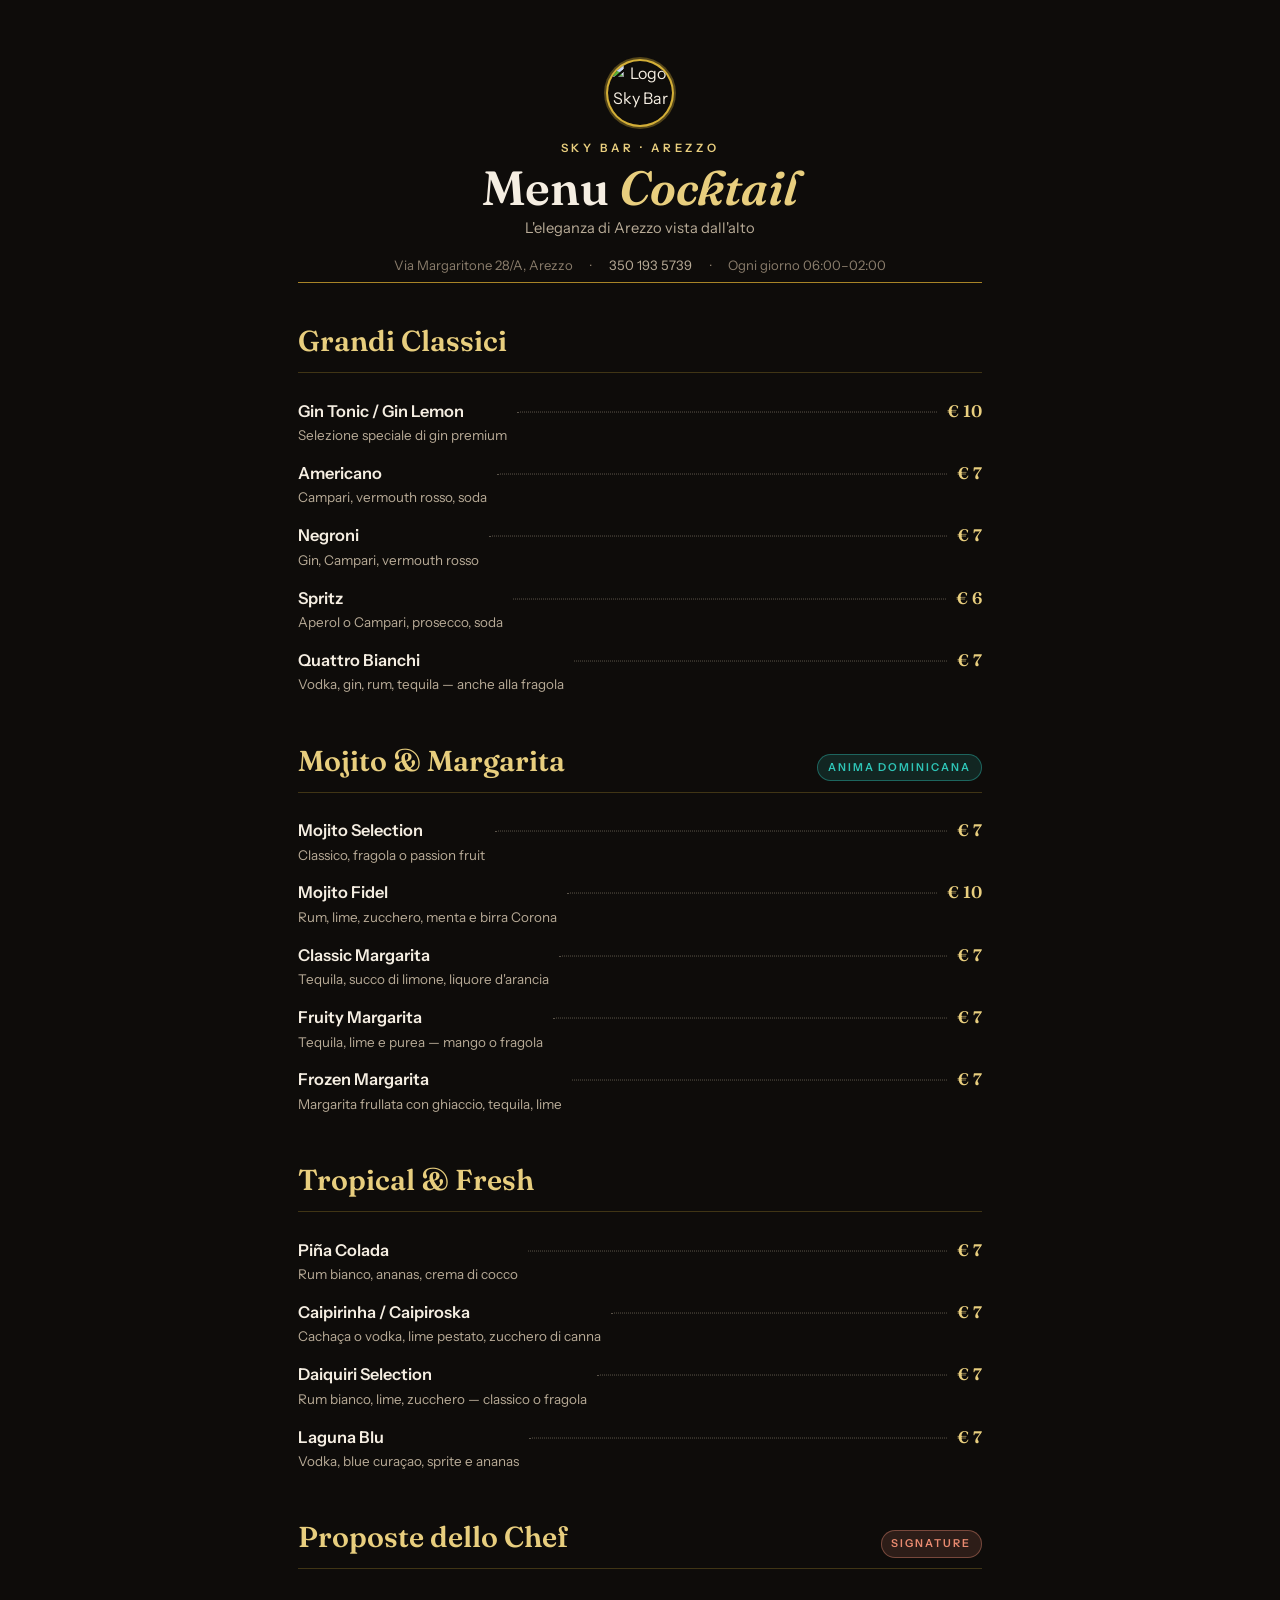
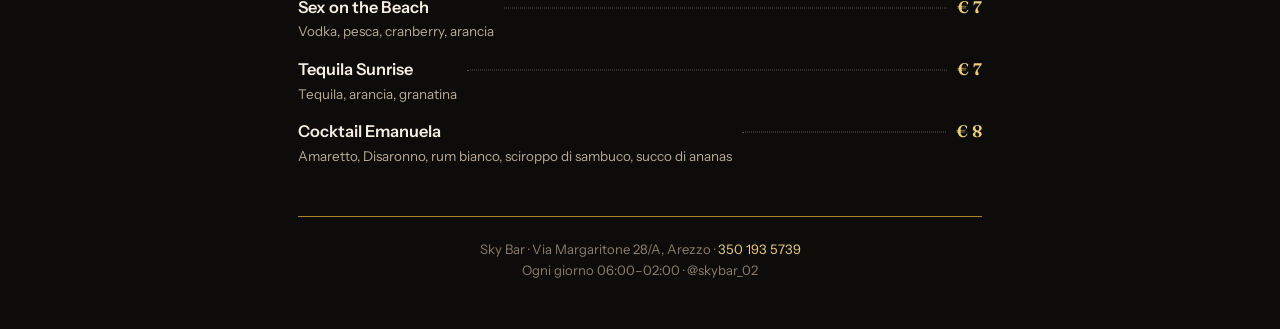
==== menu/index.html @ d7894bc6 "URL menu pulito: /menu (cartella index.html), redirect da menu.html, link navbar aggiornati, .nojeky" ====
<!DOCTYPE html>
<html lang="it">
<head>
  <meta charset="UTF-8">
  <meta name="viewport" content="width=device-width, initial-scale=1">
  <title>Menu Cocktail — Sky Bar Arezzo</title>
  <meta name="description" content="Menu cocktail dello Sky Bar, Via Margaritone 28/A Arezzo. Scansiona col QR al tavolo.">
  <link rel="preconnect" href="https://fonts.googleapis.com">
  <link rel="preconnect" href="https://fonts.gstatic.com" crossorigin>
  <link href="https://fonts.googleapis.com/css2?family=Fraunces:opsz,wght@9..144,400;9..144,500;9..144,600;9..144,700&family=Instrument+Sans:wght@400;500;600;700&display=swap" rel="stylesheet">
  <link rel="icon" href="assets/favicon.svg" type="image/svg+xml">
  <style>
    :root{
      --bg:#0e0c0a; --bg-alt:#161210; --surface:#201a16; --raised:#28201a;
      --text:#f5eee2; --text-2:#b8ab97; --muted:#8a7d6c;
      --gold:#d4af37; --gold-light:#e8ce7e; --gold-deep:#a88427;
      --teal:#2ec4b6; --coral:#e98a70;
      --font-display:'Fraunces',Georgia,'Times New Roman',serif;
      --font-body:'Instrument Sans',-apple-system,BlinkMacSystemFont,'Segoe UI',Roboto,sans-serif;
      --maxw:760px; --gutter:clamp(1.1rem,5vw,2.4rem);
    }
    *{box-sizing:border-box;margin:0;padding:0}
    html{background:var(--bg)}
    body{
      background:var(--bg); color:var(--text); font-family:var(--font-body);
      line-height:1.6; -webkit-font-smoothing:antialiased; padding-bottom:3rem;
    }
    .page{max-width:var(--maxw); margin:0 auto; padding:clamp(1.4rem,5vw,2.6rem) var(--gutter) 0;}
    /* Header */
    .m-head{text-align:center; padding:1.2rem 0 .4rem; border-bottom:1px solid var(--gold-deep);}
    .m-logo{width:64px;height:64px;border-radius:50%;box-shadow:0 0 0 2px var(--gold),0 0 0 4px rgba(212,175,55,.35);margin:0 auto .9rem;display:block}
    .m-eyebrow{font-size:.72rem;letter-spacing:.32em;text-transform:uppercase;color:var(--gold-light);font-weight:600}
    .m-title{font-family:var(--font-display);font-weight:600;font-size:clamp(2rem,7vw,3rem);line-height:1.05;margin:.35rem 0 .2rem}
    .m-title em{font-style:italic;color:var(--gold-light)}
    .m-sub{color:var(--text-2);font-size:.92rem}
    .m-meta{margin-top:.9rem;display:flex;gap:.4rem 1.1rem;justify-content:center;flex-wrap:wrap;font-size:.82rem;color:var(--muted)}
    .m-meta span{white-space:nowrap}
    .m-meta a{color:var(--text-2);text-decoration:none}
    /* Categorie */
    .cat{margin-top:2.2rem}
    .cat__head{display:flex;align-items:baseline;justify-content:space-between;gap:1rem;border-bottom:1px solid rgba(212,175,55,.25);padding-bottom:.5rem;margin-bottom:1.1rem}
    .cat__name{font-family:var(--font-display);font-weight:600;font-size:clamp(1.35rem,4.5vw,1.8rem);color:var(--gold-light)}
    .cat__tag{font-size:.68rem;letter-spacing:.18em;text-transform:uppercase;font-weight:600;padding:.25rem .6rem;border-radius:999px;white-space:nowrap}
    .tag-dom{background:rgba(46,196,182,.14);color:var(--teal);border:1px solid rgba(46,196,182,.4)}
    .tag-carib{background:rgba(233,138,112,.14);color:var(--coral);border:1px solid rgba(233,138,112,.4)}
    .item{display:flex;align-items:baseline;gap:.6rem;padding:.42rem 0}
    .item__name{font-weight:600;font-size:1.02rem}
    .item__name .dom{color:var(--teal);font-size:.7rem;letter-spacing:.1em;text-transform:uppercase;margin-left:.5rem;vertical-align:middle}
    .item__dots{flex:1;border-bottom:1px dotted rgba(184,171,151,.45);transform:translateY(-.28rem);min-width:1.2rem}
    .item__price{font-family:var(--font-display);font-weight:600;font-size:1.05rem;color:var(--gold-light);white-space:nowrap}
    .item__desc{color:var(--text-2);font-size:.84rem;margin-top:.05rem}
    .item__body{flex:0 0 auto}
    .item__body .item__name{display:inline}
    /* Footer */
    .m-foot{margin-top:2.6rem;text-align:center;border-top:1px solid var(--gold-deep);padding-top:1.4rem}
    .m-foot p{color:var(--muted);font-size:.82rem}
    .m-foot a{color:var(--gold-light);text-decoration:none}
    /* Stampa / QR friendly */
    @media print{
      body{background:#fff;color:#000}
      .m-logo{box-shadow:none;border:2px solid #000}
      .m-eyebrow,.m-title em,.cat__name,.item__price{color:#000}
      .m-sub,.m-meta,.m-meta a,.item__desc,.m-foot p{color:#222}
      .item__dots{border-bottom-color:#999}
      .m-head,.cat__head,.m-foot{border-color:#000}
      .tag-dom,.tag-carib{color:#000;border-color:#000;background:none}
    }
    @media (max-width:480px){
      .item__desc{font-size:.8rem}
    }
  </style>
</head>
<body>
  <main class="page">
    <header class="m-head">
      <img class="m-logo" src="assets/logo.png" alt="Logo Sky Bar">
      <p class="m-eyebrow">Sky Bar · Arezzo</p>
      <h1 class="m-title">Menu <em>Cocktail</em></h1>
      <p class="m-sub">L'eleganza di Arezzo vista dall'alto</p>
      <div class="m-meta">
        <span>Via Margaritone 28/A, Arezzo</span>
        <span>·</span>
        <span><a href="tel:+393501935739">350 193 5739</a></span>
        <span>·</span>
        <span>Ogni giorno 06:00–02:00</span>
      </div>
    </header>

    <section class="cat">
      <div class="cat__head"><h2 class="cat__name">Grandi Classici</h2></div>
      <div class="item"><div class="item__body"><div class="item__name">Gin Tonic / Gin Lemon</div><div class="item__desc">Selezione speciale di gin premium</div></div><span class="item__dots"></span><span class="item__price">€ 10</span></div>
      <div class="item"><div class="item__body"><div class="item__name">Americano</div><div class="item__desc">Campari, vermouth rosso, soda</div></div><span class="item__dots"></span><span class="item__price">€ 7</span></div>
      <div class="item"><div class="item__body"><div class="item__name">Negroni</div><div class="item__desc">Gin, Campari, vermouth rosso</div></div><span class="item__dots"></span><span class="item__price">€ 7</span></div>
      <div class="item"><div class="item__body"><div class="item__name">Spritz</div><div class="item__desc">Aperol o Campari, prosecco, soda</div></div><span class="item__dots"></span><span class="item__price">€ 6</span></div>
      <div class="item"><div class="item__body"><div class="item__name">Quattro Bianchi</div><div class="item__desc">Vodka, gin, rum, tequila — anche alla fragola</div></div><span class="item__dots"></span><span class="item__price">€ 7</span></div>
    </section>

    <section class="cat">
      <div class="cat__head"><h2 class="cat__name">Mojito & Margarita</h2><span class="cat__tag tag-dom">Anima dominicana</span></div>
      <div class="item"><div class="item__body"><div class="item__name">Mojito Selection</div><div class="item__desc">Classico, fragola o passion fruit</div></div><span class="item__dots"></span><span class="item__price">€ 7</span></div>
      <div class="item"><div class="item__body"><div class="item__name">Mojito Fidel</div><div class="item__desc">Rum, lime, zucchero, menta e birra Corona</div></div><span class="item__dots"></span><span class="item__price">€ 10</span></div>
      <div class="item"><div class="item__body"><div class="item__name">Classic Margarita</div><div class="item__desc">Tequila, succo di limone, liquore d'arancia</div></div><span class="item__dots"></span><span class="item__price">€ 7</span></div>
      <div class="item"><div class="item__body"><div class="item__name">Fruity Margarita</div><div class="item__desc">Tequila, lime e purea — mango o fragola</div></div><span class="item__dots"></span><span class="item__price">€ 7</span></div>
      <div class="item"><div class="item__body"><div class="item__name">Frozen Margarita</div><div class="item__desc">Margarita frullata con ghiaccio, tequila, lime</div></div><span class="item__dots"></span><span class="item__price">€ 7</span></div>
    </section>

    <section class="cat">
      <div class="cat__head"><h2 class="cat__name">Tropical & Fresh</h2></div>
      <div class="item"><div class="item__body"><div class="item__name">Piña Colada</div><div class="item__desc">Rum bianco, ananas, crema di cocco</div></div><span class="item__dots"></span><span class="item__price">€ 7</span></div>
      <div class="item"><div class="item__body"><div class="item__name">Caipirinha / Caipiroska</div><div class="item__desc">Cachaça o vodka, lime pestato, zucchero di canna</div></div><span class="item__dots"></span><span class="item__price">€ 7</span></div>
      <div class="item"><div class="item__body"><div class="item__name">Daiquiri Selection</div><div class="item__desc">Rum bianco, lime, zucchero — classico o fragola</div></div><span class="item__dots"></span><span class="item__price">€ 7</span></div>
      <div class="item"><div class="item__body"><div class="item__name">Laguna Blu</div><div class="item__desc">Vodka, blue curaçao, sprite e ananas</div></div><span class="item__dots"></span><span class="item__price">€ 7</span></div>
    </section>

    <section class="cat">
      <div class="cat__head"><h2 class="cat__name">Proposte dello Chef</h2><span class="cat__tag tag-carib">Signature</span></div>
      <div class="item"><div class="item__body"><div class="item__name">Sex on the Beach</div><div class="item__desc">Vodka, pesca, cranberry, arancia</div></div><span class="item__dots"></span><span class="item__price">€ 7</span></div>
      <div class="item"><div class="item__body"><div class="item__name">Tequila Sunrise</div><div class="item__desc">Tequila, arancia, granatina</div></div><span class="item__dots"></span><span class="item__price">€ 7</span></div>
      <div class="item"><div class="item__body"><div class="item__name">Cocktail Emanuela</div><div class="item__desc">Amaretto, Disaronno, rum bianco, sciroppo di sambuco, succo di ananas</div></div><span class="item__dots"></span><span class="item__price">€ 8</span></div>
    </section>

    <footer class="m-foot">
      <p>Sky Bar · Via Margaritone 28/A, Arezzo · <a href="tel:+393501935739">350 193 5739</a></p>
      <p>Ogni giorno 06:00–02:00 · @skybar_02</p>
    </footer>
  </main>
</body>
</html>
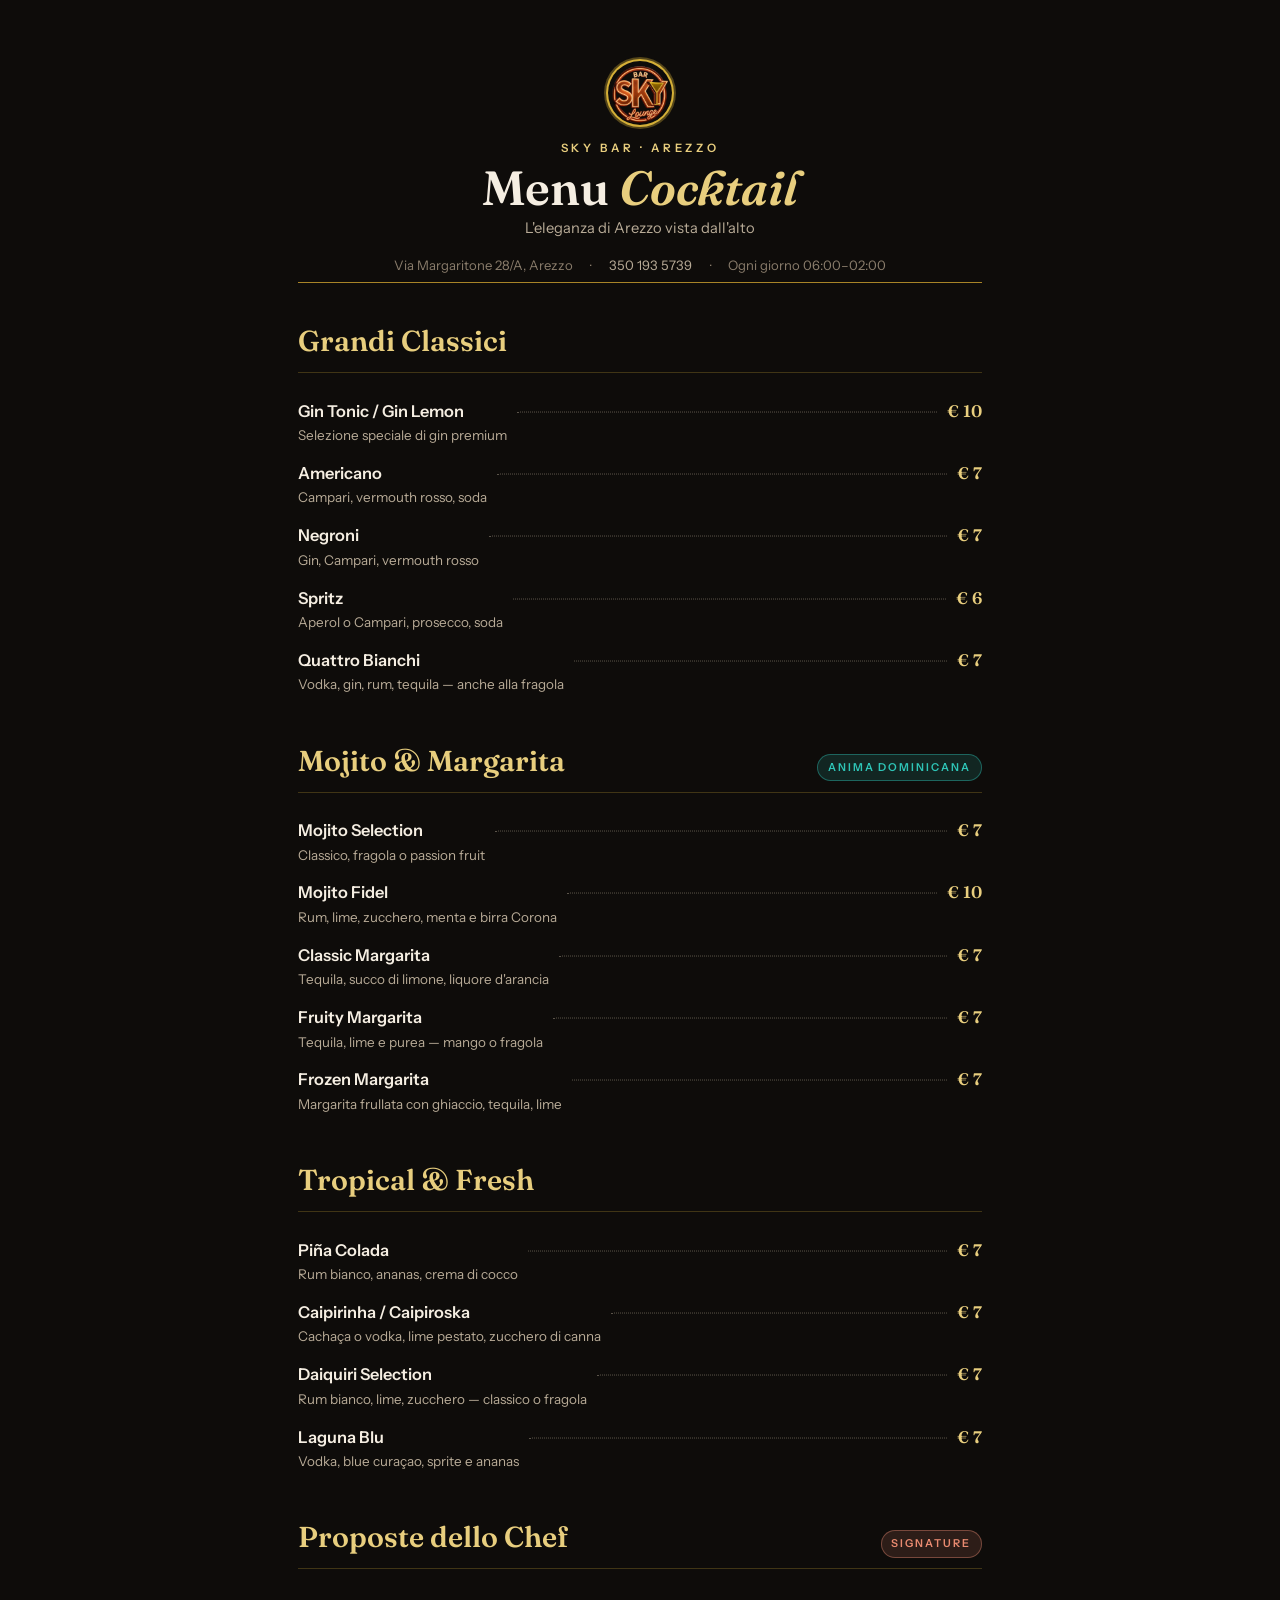
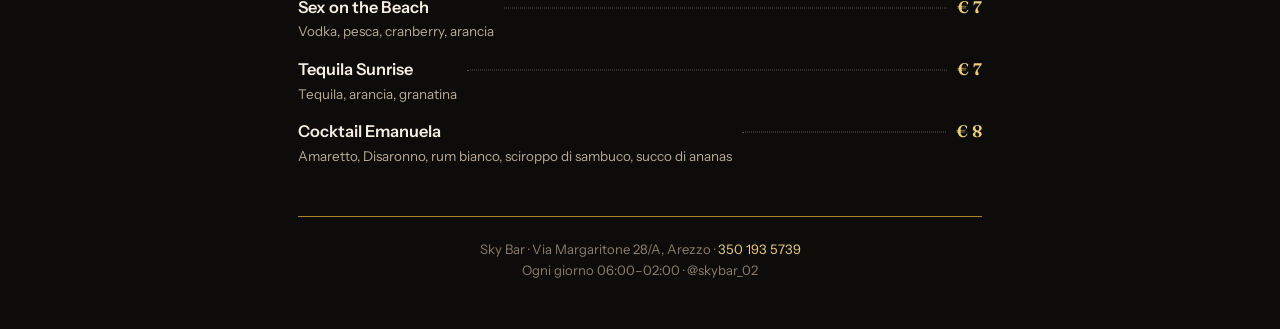
==== commit e857b0e2: "Menu: fix percorsi logo/favicon relativi a ../assets (sotto menu/)" ====
--- a/menu/index.html
+++ b/menu/index.html
@@ -8,7 +8,7 @@
   <link rel="preconnect" href="https://fonts.googleapis.com">
   <link rel="preconnect" href="https://fonts.gstatic.com" crossorigin>
   <link href="https://fonts.googleapis.com/css2?family=Fraunces:opsz,wght@9..144,400;9..144,500;9..144,600;9..144,700&family=Instrument+Sans:wght@400;500;600;700&display=swap" rel="stylesheet">
-  <link rel="icon" href="assets/favicon.svg" type="image/svg+xml">
+  <link rel="icon" href="../assets/favicon.svg" type="image/svg+xml">
   <style>
     :root{
       --bg:#0e0c0a; --bg-alt:#161210; --surface:#201a16; --raised:#28201a;
@@ -73,7 +73,7 @@
 <body>
   <main class="page">
     <header class="m-head">
-      <img class="m-logo" src="assets/logo.png" alt="Logo Sky Bar">
+      <img class="m-logo" src="../assets/logo.png" alt="Logo Sky Bar">
       <p class="m-eyebrow">Sky Bar · Arezzo</p>
       <h1 class="m-title">Menu <em>Cocktail</em></h1>
       <p class="m-sub">L'eleganza di Arezzo vista dall'alto</p>
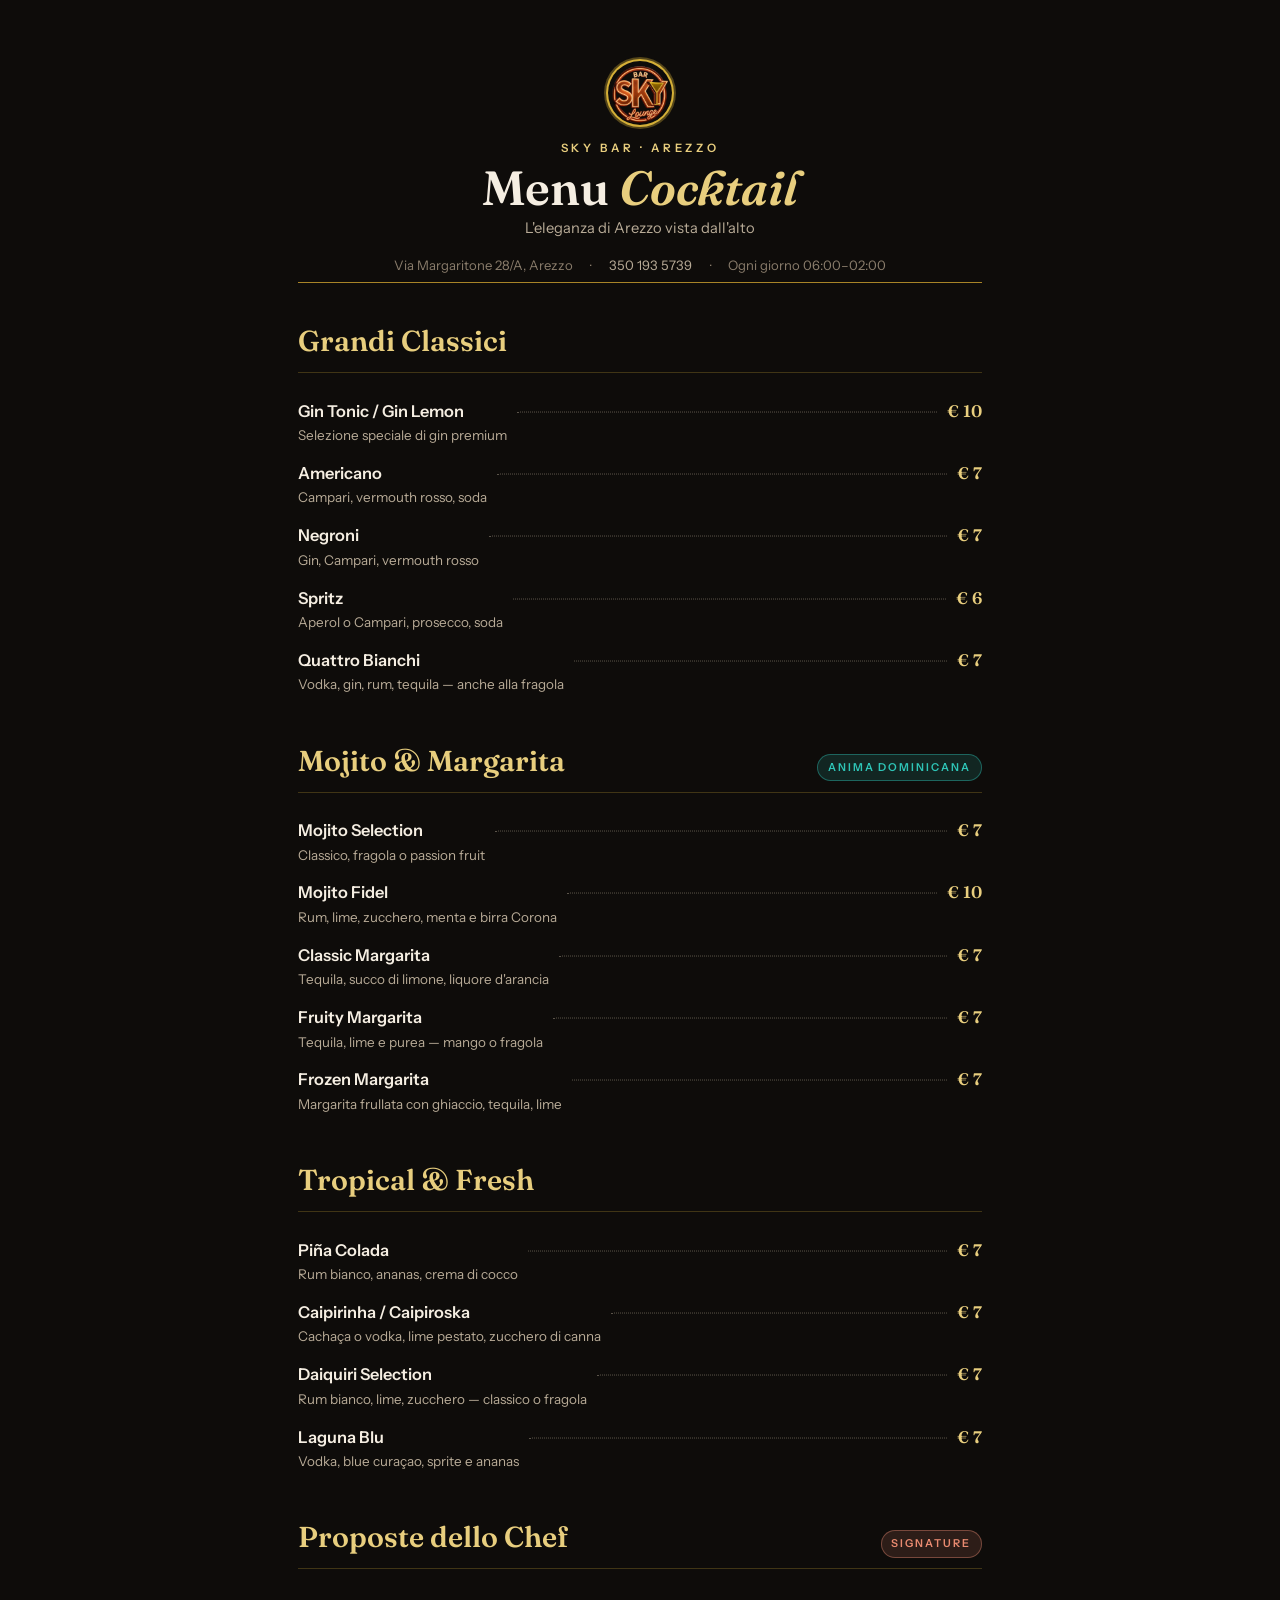
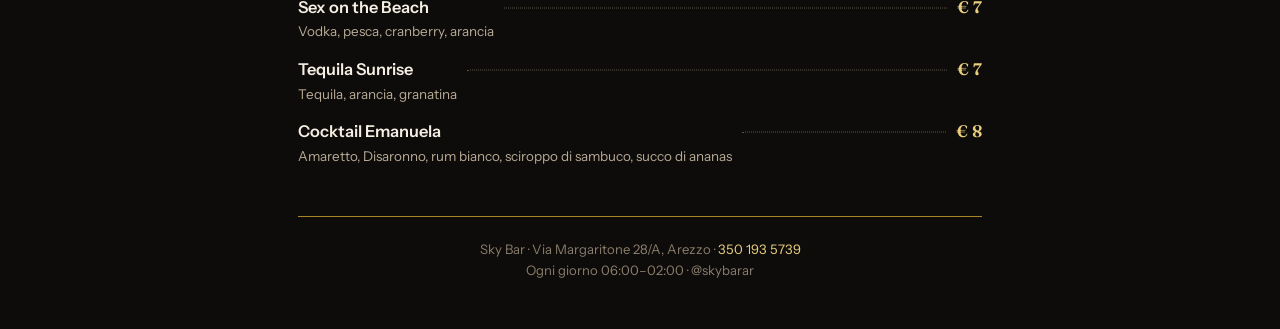
==== commit ede4fb54: "fix: Instagram handle → @skybarar su index.html e menu/index.html" ====
--- a/menu/index.html
+++ b/menu/index.html
@@ -121,7 +121,7 @@
 
     <footer class="m-foot">
       <p>Sky Bar · Via Margaritone 28/A, Arezzo · <a href="tel:+393501935739">350 193 5739</a></p>
-      <p>Ogni giorno 06:00–02:00 · @skybar_02</p>
+      <p>Ogni giorno 06:00–02:00 · @skybarar</p>
     </footer>
   </main>
 </body>
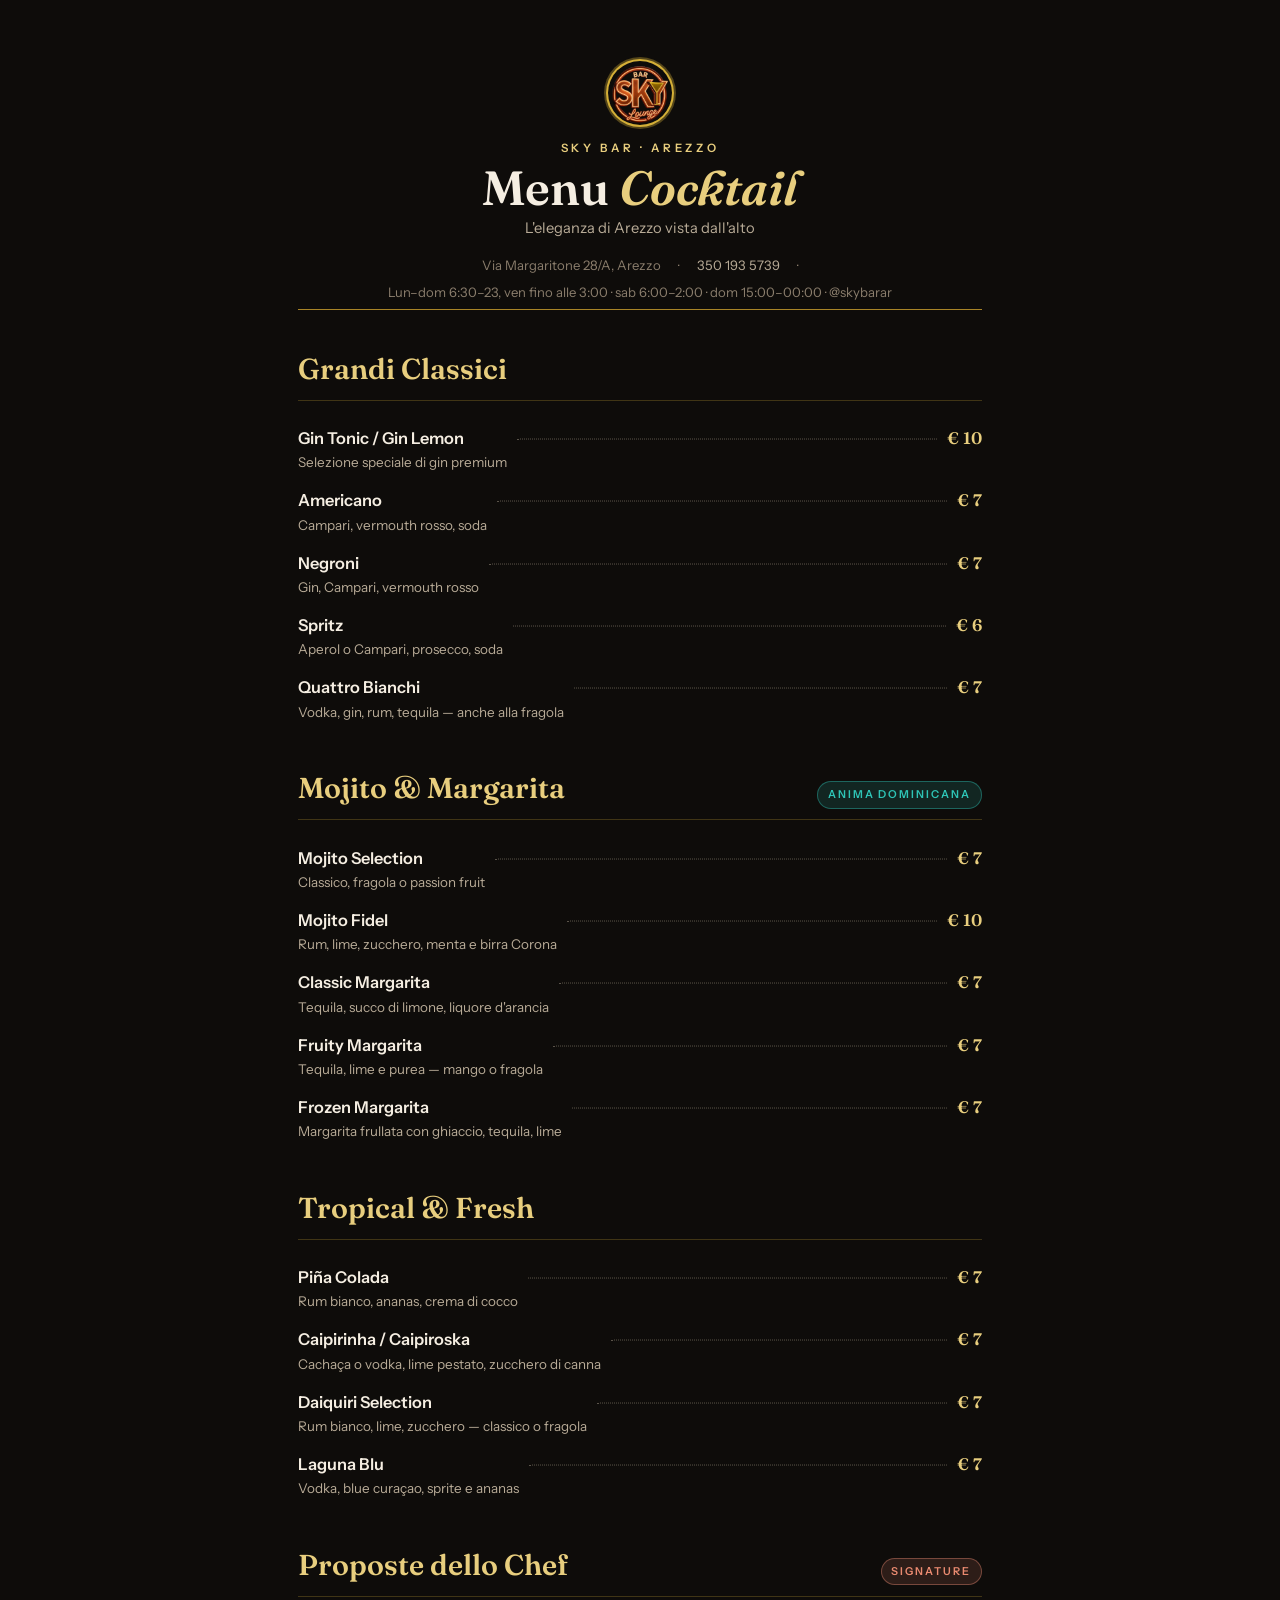
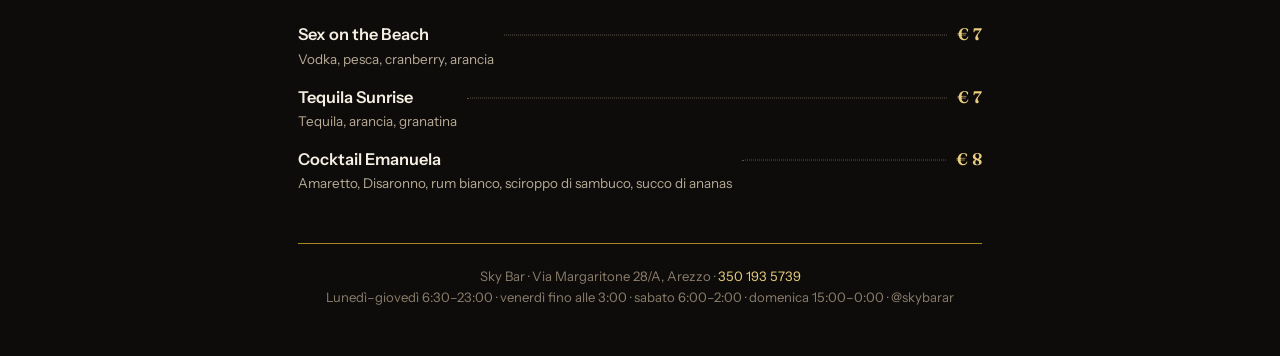
==== commit 5f81a3cd: "fix: aggiornati orari locali — lun–dom 6:30–23, ven fino alle 3, sab 6–2, dom 15–00" ====
--- a/menu/index.html
+++ b/menu/index.html
@@ -82,7 +82,7 @@
         <span>·</span>
         <span><a href="tel:+393501935739">350 193 5739</a></span>
         <span>·</span>
-        <span>Ogni giorno 06:00–02:00</span>
+        <p>Lun–dom 6:30–23, ven fino alle 3:00 · sab 6:00–2:00 · dom 15:00–00:00 · @skybarar</p>
       </div>
     </header>
 
@@ -121,7 +121,7 @@
 
     <footer class="m-foot">
       <p>Sky Bar · Via Margaritone 28/A, Arezzo · <a href="tel:+393501935739">350 193 5739</a></p>
-      <p>Ogni giorno 06:00–02:00 · @skybarar</p>
+      <p>Lunedì–giovedì 6:30–23:00 · venerdì fino alle 3:00 · sabato 6:00–2:00 · domenica 15:00–0:00 · @skybarar</p>
     </footer>
   </main>
 </body>
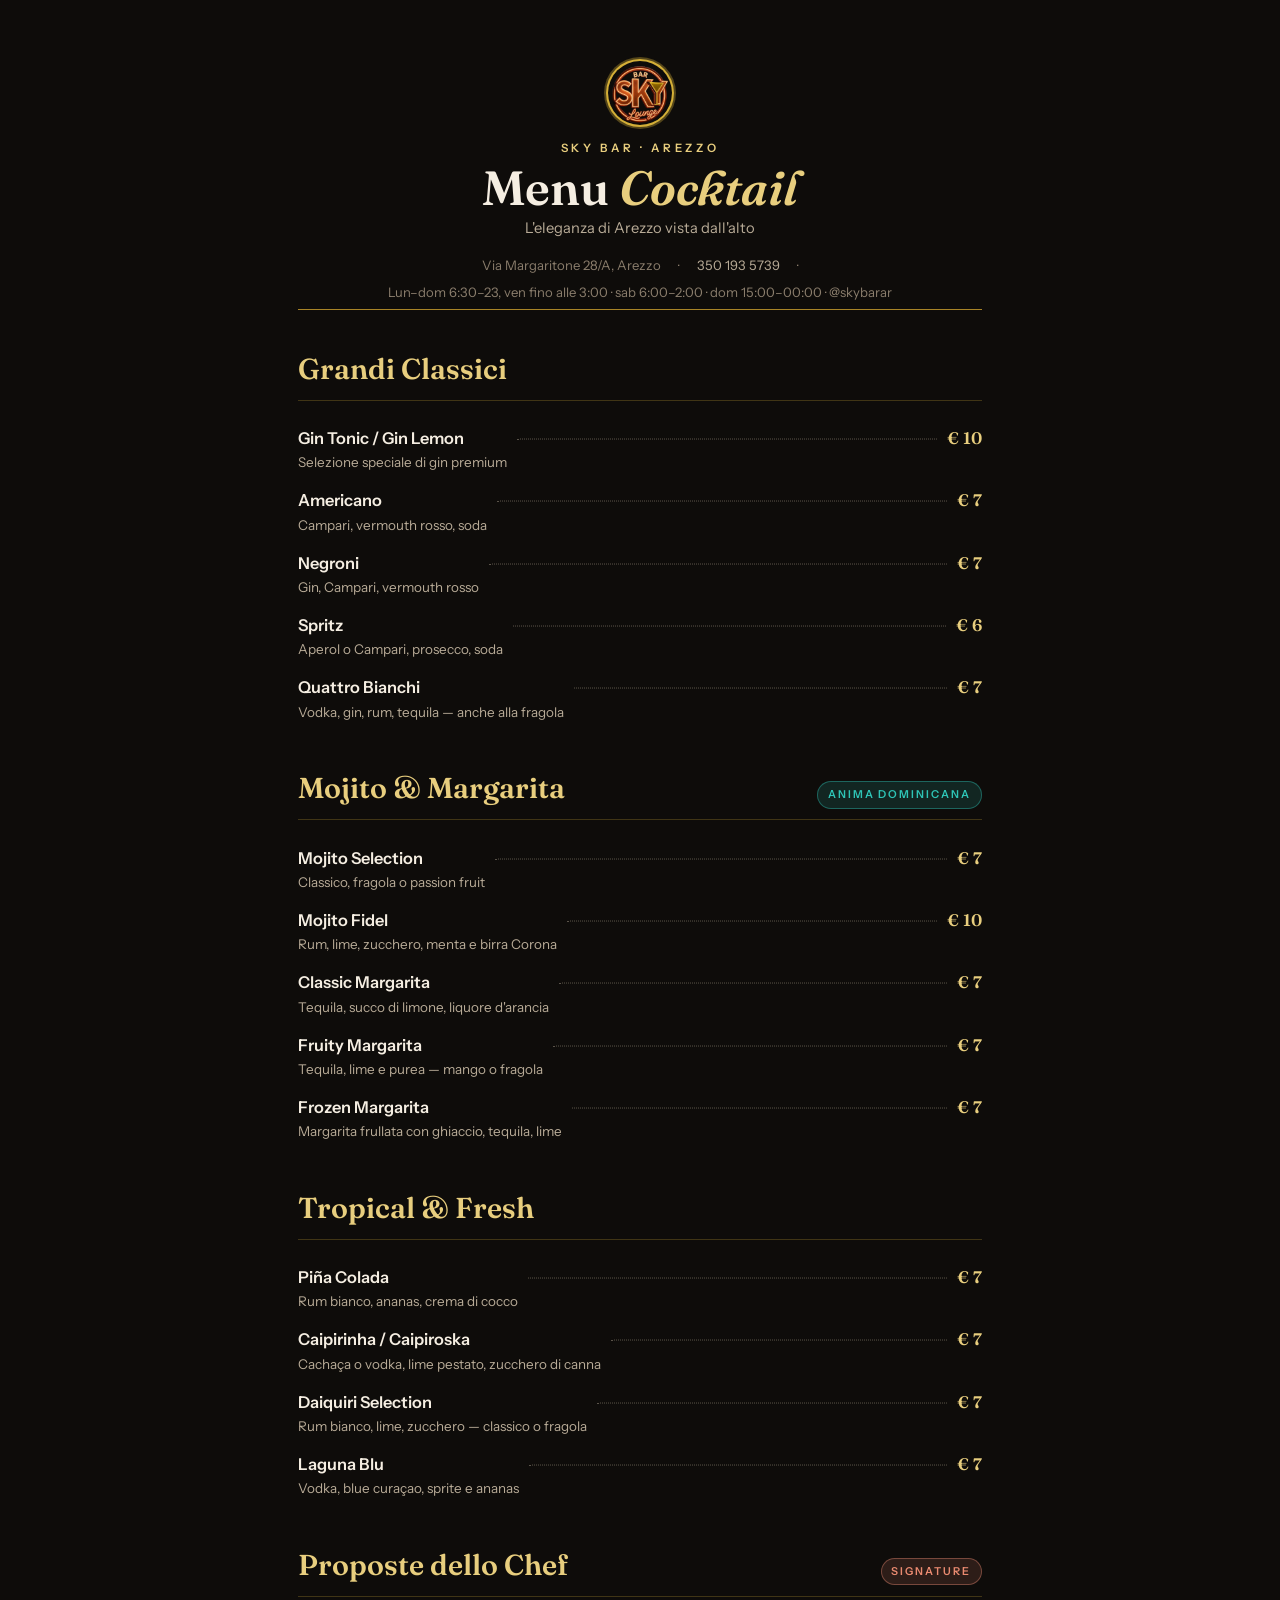
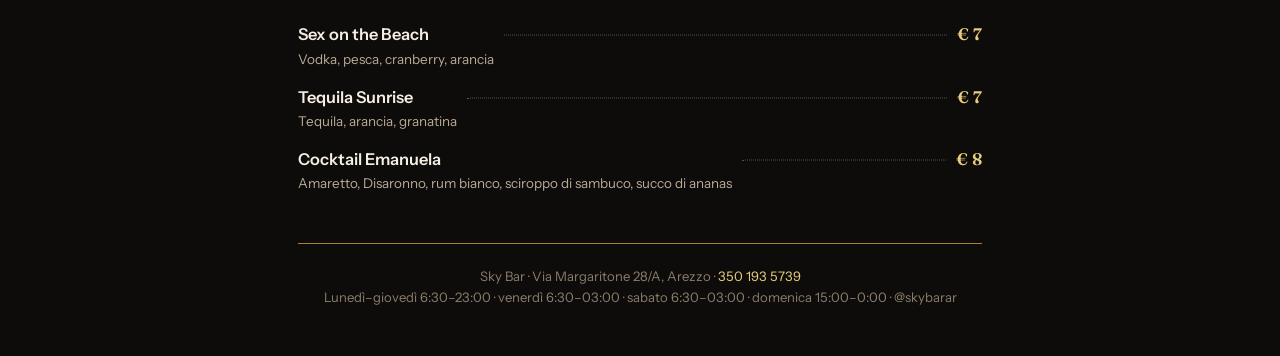
==== commit 13362c2f: "fix: sabato corretto a 06:30–03:00 (non 06:00–02:00)" ====
--- a/menu/index.html
+++ b/menu/index.html
@@ -121,7 +121,7 @@
 
     <footer class="m-foot">
       <p>Sky Bar · Via Margaritone 28/A, Arezzo · <a href="tel:+393501935739">350 193 5739</a></p>
-      <p>Lunedì–giovedì 6:30–23:00 · venerdì fino alle 3:00 · sabato 6:00–2:00 · domenica 15:00–0:00 · @skybarar</p>
+      <p>Lunedì–giovedì 6:30–23:00 · venerdì 6:30–03:00 · sabato 6:30–03:00 · domenica 15:00–0:00 · @skybarar</p>
     </footer>
   </main>
 </body>
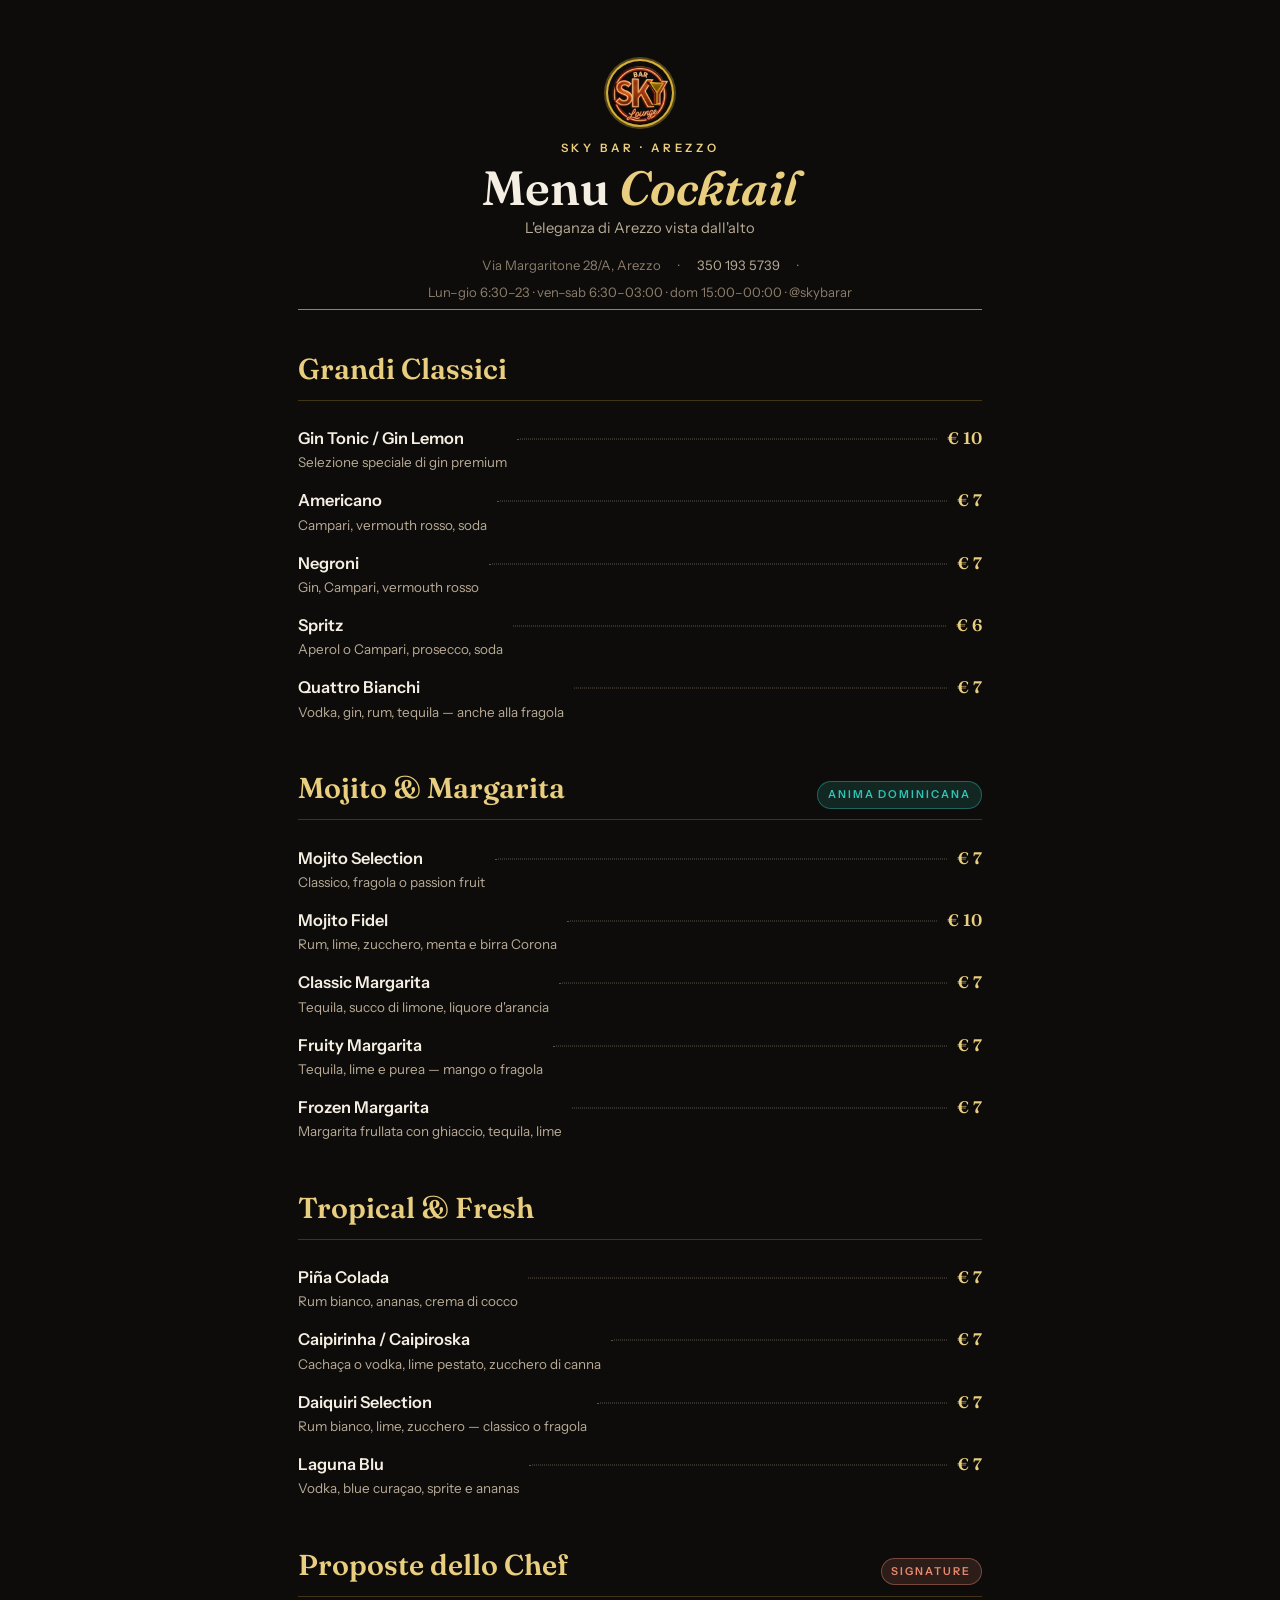
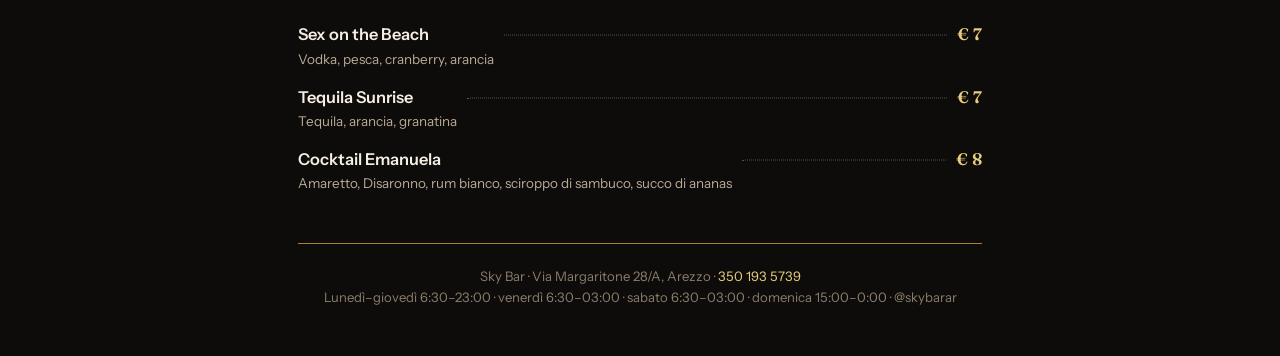
==== commit bbe33c82: "feat: favicon Google SERP — PNG 48/192/512 + ICO root + manifest + apple-touch" ====
--- a/menu/index.html
+++ b/menu/index.html
@@ -8,7 +8,12 @@
   <link rel="preconnect" href="https://fonts.googleapis.com">
   <link rel="preconnect" href="https://fonts.gstatic.com" crossorigin>
   <link href="https://fonts.googleapis.com/css2?family=Fraunces:opsz,wght@9..144,400;9..144,500;9..144,600;9..144,700&family=Instrument+Sans:wght@400;500;600;700&display=swap" rel="stylesheet">
-  <link rel="icon" href="../assets/favicon.svg" type="image/svg+xml">
+  <link rel="icon" href="/favicon.ico" sizes="any">
+  <link rel="icon" type="image/svg+xml" href="/assets/favicon.svg">
+  <link rel="icon" type="image/png" sizes="48x48" href="/assets/favicon-48x48.png">
+  <link rel="icon" type="image/png" sizes="192x192" href="/assets/favicon-192x192.png">
+  <link rel="apple-touch-icon" sizes="180x180" href="/assets/apple-touch-icon.png">
+  <link rel="manifest" href="/site.webmanifest">
   <style>
     :root{
       --bg:#0e0c0a; --bg-alt:#161210; --surface:#201a16; --raised:#28201a;
@@ -82,7 +87,7 @@
         <span>·</span>
         <span><a href="tel:+393501935739">350 193 5739</a></span>
         <span>·</span>
-        <p>Lun–dom 6:30–23, ven fino alle 3:00 · sab 6:00–2:00 · dom 15:00–00:00 · @skybarar</p>
+        <span>Lun–gio 6:30–23 · ven–sab 6:30–03:00 · dom 15:00–00:00 · @skybarar</span>
       </div>
     </header>
 
